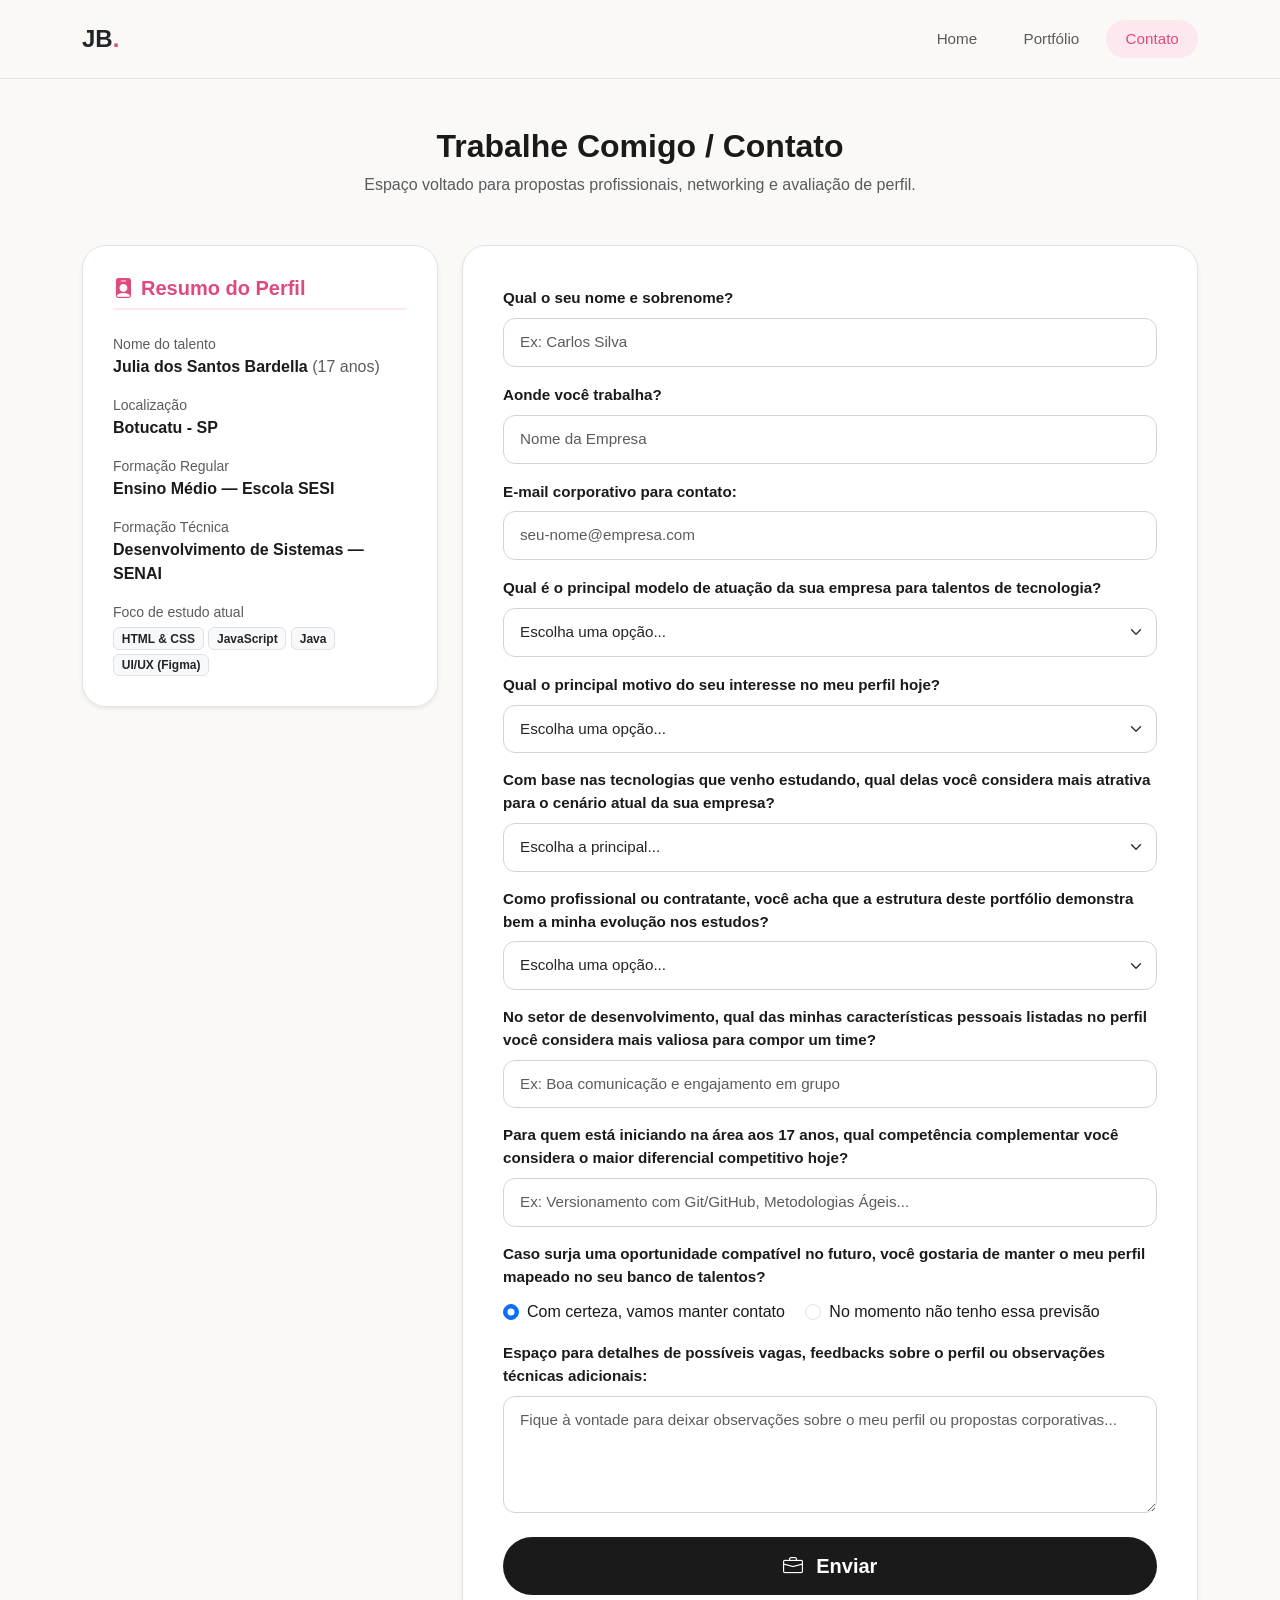
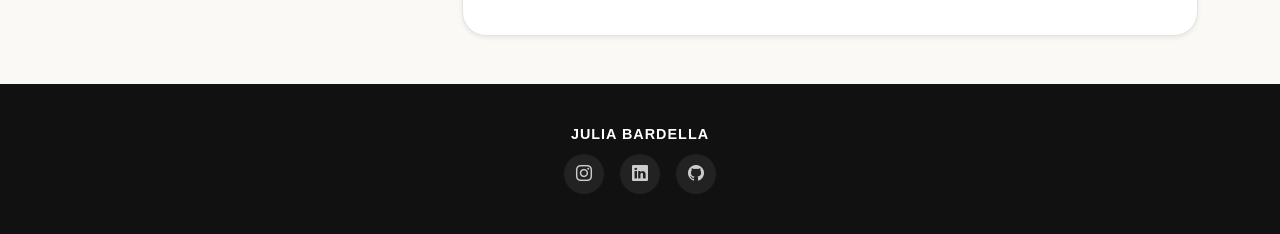
==== atv/contato.html @ 6b7f936c "Add files" ====
<!DOCTYPE html>
<html lang="pt-BR">
<head>
    <meta charset="UTF-8">
    <meta name="viewport" content="width=device-width, initial-scale=1.0">
    <title>Julia Bardella | Oportunidades & Contato</title>
    <link href="https://cdn.jsdelivr.net/npm/bootstrap@5.3.3/dist/css/bootstrap.min.css" rel="stylesheet">
    <link rel="stylesheet" href="https://cdn.jsdelivr.net/npm/bootstrap-icons@1.11.3/font/bootstrap-icons.min.css">
    <link href="https://fonts.googleapis.com/css2?family=Plus+Jakarta+Sans:wght@300;400;500;600;700&display=swap" rel="stylesheet">
    <style>
        :root {
            --bg-principal: #faf9f6;
            --texto-escuro: #1a1a1a;
            --texto-mutado: #5a5a5a;
            --cor-destaque: #e04880; 
            --cor-suave: #fde8f0;
        }

        body {
            font-family: sans-serif;
            background-color: var(--bg-principal);
            color: var(--texto-escuro);
            min-height: 100vh;
            display: flex;
            flex-direction: column;
        }

        .navbar {
            background: rgba(250, 249, 246, 0.95) !important;
            backdrop-filter: blur(8px);
            border-bottom: 1px solid #e5e4e1;
        }

        .nav-link-custom {
            font-size: 0.95rem;
            color: var(--texto-mutado) !important;
            font-weight: 500;
            padding: 0.5rem 1.2rem !important;
            transition: all 0.2s ease-in-out;
        }

        .nav-link-custom:hover, .nav-link-custom.active {
            color: var(--cor-destaque) !important;
            background: var(--cor-suave);
            border-radius: 20px;
        }

        .form-container {
            background-color: white;
            border: 1px solid #e5e4e1;
            border-radius: 24px;
            padding: 40px;
            box-shadow: 0 10px 30px rgba(0,0,0,0.02);
        }

        .side-info-box {
            background-color: #ffffff;
            border: 1px solid #e5e4e1;
            border-radius: 24px;
            padding: 30px;
            position: sticky;
            top: 100px;
        }

        .form-label {
            font-weight: 600;
            color: var(--texto-escuro);
            font-size: 0.95rem;
            margin-bottom: 8px;
        }

        .form-control, .form-select {
            border: 1px solid #d1d5db;
            padding: 12px 16px;
            border-radius: 12px;
            font-size: 0.95rem;
            transition: all 0.2s;
        }

        .form-control:focus, .form-select:focus {
            border-color: var(--cor-destaque);
            box-shadow: 0 0 0 4px var(--cor-suave);
        }

        .form-section-title {
            font-size: 1.1rem;
            font-weight: 700;
            color: var(--texto-escuro);
            border-bottom: 2px solid var(--cor-suave);
            padding-bottom: 8px;
            margin-top: 30px;
            margin-bottom: 20px;
        }

        .btn-submit {
            background-color: var(--texto-escuro);
            color: white;
            border: none;
            padding: 14px 32px;
            font-weight: 600;
            border-radius: 50px;
            transition: all 0.2s;
        }

        .btn-submit:hover {
            background-color: var(--cor-destaque);
            color: white;
            transform: translateY(-2px);
        }

        footer { 
            background-color: #111111; 
            color: #a0a0a0; 
            padding: 40px 0; 
            margin-top: auto; 
        }

        .social-link {
            width: 40px; height: 40px; display: inline-flex; align-items: center; justify-content: center;
            background: #222; color: #ccc; border-radius: 50%; transition: all 0.2s; text-decoration: none;
        }
        .social-link:hover { background: var(--cor-destaque); color: white; }
    </style>
</head>
<body>

    <nav class="navbar navbar-expand-lg sticky-top py-3">
        <div class="container">
            <a class="navbar-brand fw-bold fs-4 text-dark" href="index.html">JB<span style="color:var(--cor-destaque)">.</span></a>
            <button class="navbar-toggler" type="button" data-bs-toggle="collapse" data-bs-target="#navbarNav">
                <span class="navbar-toggler-icon"></span>
            </button>
            <div class="collapse navbar-collapse" id="navbarNav">
                <div class="navbar-nav ms-auto gap-2">
                    <a class="nav-link nav-link-custom" href="index.html">Home</a>
                    <a class="nav-link nav-link-custom" href="portfolio.html">Portfólio</a>
                    <a class="nav-link nav-link-custom active" href="contato.html">Contato</a>
                </div>
            </div>
        </div>
    </nav>

    <div class="container my-5">
        <div class="text-center mb-5">
            <h1 class="fw-bold h2">Trabalhe Comigo / Contato</h1>
            <p class="text-muted">Espaço voltado para propostas profissionais, networking e avaliação de perfil.</p>
        </div>

        <div class="row g-4">
            <div class="col-lg-4 order-lg-1">
                <div class="side-info-box shadow-sm">
                    <h5 class="fw-bold mb-4" style="color: var(--cor-destaque); border-bottom: 2px solid var(--cor-suave); padding-bottom: 8px;">
                        <i class="bi bi-person-badge-fill me-2"></i>Resumo do Perfil
                    </h5>
                    
                    <div class="d-flex flex-column gap-3 fs-6">
                        <div>
                            <small class="text-muted d-block">Nome do talento</small>
                            <strong>Julia dos Santos Bardella</strong> <span class="text-muted">(17 anos)</span>
                        </div>
                        <div>
                            <small class="text-muted d-block">Localização</small>
                            <strong>Botucatu - SP</strong>
                        </div>
                        <div>
                            <small class="text-muted d-block">Formação Regular</small>
                            <strong>Ensino Médio — Escola SESI</strong>
                        </div>
                        <div>
                            <small class="text-muted d-block">Formação Técnica</small>
                            <strong>Desenvolvimento de Sistemas — SENAI</strong>
                        </div>
                        <div>
                            <small class="text-muted d-block">Foco de estudo atual</small>
                            <span class="badge bg-light text-dark border mt-1">HTML & CSS</span>
                            <span class="badge bg-light text-dark border mt-1">JavaScript</span>
                            <span class="badge bg-light text-dark border mt-1">Java</span>
                            <span class="badge bg-light text-dark border mt-1">UI/UX (Figma)</span>
                        </div>
                    </div>
                </div>
            </div>

            <div class="col-lg-8 order-lg-2">
                <div class="form-container shadow-sm">
                    <form action="#" method="POST">
                                                
                        <div class="mb-3">
                            <label for="nome" class="form-label">Qual o seu nome e sobrenome?</label>
                            <input type="text" class="form-control" id="nome" placeholder="Ex: Carlos Silva" required>
                        </div>

                        <div class="mb-3">
                            <label for="empresa" class="form-label">Aonde você trabalha?</label>
                            <input type="text" class="form-control" id="empresa" placeholder="Nome da Empresa" required>
                        </div>

                        <div class="mb-3">
                            <label for="email" class="form-label">E-mail corporativo para contato:</label>
                            <input type="email" class="form-control" id="email" placeholder="seu-nome@empresa.com" required>
                        </div>

                        <div class="mb-3">
                            <label for="modeloTrabalho" class="form-label">Qual é o principal modelo de atuação da sua empresa para talentos de tecnologia?</label>
                            <select class="form-select" id="modeloTrabalho" required>
                                <option value="" disabled selected>Escolha uma opção...</option>
                                <option value="remoto">100% Remoto (Home Office)</option>
                                <option value="hibrido">Híbrido</option>
                                <option value="presencial">Presencial</option>
                                <option value="indiferente">Depende da oportunidade / do projeto</option>
                            </select>
                        </div>



                        <div class="mb-3">
                            <label for="objetivoContato" class="form-label">Qual o principal motivo do seu interesse no meu perfil hoje?</label>
                            <select class="form-select" id="objetivoContato" required>
                                <option value="" disabled selected>Escolha uma opção...</option>
                                <option value="banco">Mapeamento para futuros processos seletivos de Estágio / Aprendiz em TI</option>
                                <option value="freela">Interesse em desenvolvimento de pequenos projetos / Freelance</option>
                                <option value="mentoria">Networking, mentoria ou parcerias acadêmicas</option>
                            </select>
                        </div>

                        <div class="mb-3">
                            <label for="tecnologiasRelevantes" class="form-label">Com base nas tecnologias que venho estudando, qual delas você considera mais atrativa para o cenário atual da sua empresa?</label>
                            <select class="form-select" id="tecnologiasRelevantes" required>
                                <option value="" disabled selected>Escolha a principal...</option>
                                <option value="frontend">Desenvolvimento Front-End (HTML, CSS, Bootstrap, JavaScript)</option>
                                <option value="backend">Lógica e Estrutura Back-End (Java)</option>
                                <option value="uiux">Prototipagem de Interfaces e Layouts (Figma)</option>
                                <option value="todas">O conjunto como uma base sólida para evolução</option>
                            </select>
                        </div>

                        <div class="mb-3">
                            <label for="avaliacaoPortfolio" class="form-label">Como profissional ou contratante, você acha que a estrutura deste portfólio demonstra bem a minha evolução nos estudos?</label>
                            <select class="form-select" id="avaliacaoPortfolio" required>
                                <option value="" disabled selected>Escolha uma opção...</option>
                                <option value="sim">Sim, demonstra clareza e transparência com o nível atual</option>
                                <option value="bom">Está no caminho certo, mas poderia detalhar mais os códigos</option>
                                <option value="nao">Acho que precisaria de mais exemplos práticos expostos</option>
                            </select>
                        </div>

                        <div class="mb-3">
                            <label for="softskill" class="form-label">No setor de desenvolvimento, qual das minhas características pessoais listadas no perfil você considera mais valiosa para compor um time?</label>
                            <input type="text" class="form-control" id="softskill" placeholder="Ex: Boa comunicação e engajamento em grupo">
                        </div>

                        <div class="mb-3">
                            <label for="conselhoMercado" class="form-label">Para quem está iniciando na área aos 17 anos, qual competência complementar você considera o maior diferencial competitivo hoje?</label>
                            <input type="text" class="form-control" id="conselhoMercado" placeholder="Ex: Versionamento com Git/GitHub, Metodologias Ágeis...">
                        </div>

                        <div class="mb-3">
                            <label class="form-label d-block">Caso surja uma oportunidade compatível no futuro, você gostaria de manter o meu perfil mapeado no seu banco de talentos?</label>
                            <div class="form-check form-check-inline mt-1">
                                <input class="form-check-input" type="radio" name="bancoTalentos" id="bancoSim" value="sim" checked>
                                <label class="form-check-label" for="bancoSim">Com certeza, vamos manter contato</label>
                            </div>
                            <div class="form-check form-check-inline">
                                <input class="form-check-input" type="radio" name="bancoTalentos" id="bancoNao" value="nao">
                                <label class="form-check-label" for="bancoNao">No momento não tenho essa previsão</label>
                            </div>
                        </div>

                        <div class="mb-4">
                            <label for="propostaMensagem" class="form-label">Espaço para detalhes de possíveis vagas, feedbacks sobre o perfil ou observações técnicas adicionais:</label>
                            <textarea class="form-control" id="propostaMensagem" rows="4" placeholder="Fique à vontade para deixar observações sobre o meu perfil ou propostas corporativas..."></textarea>
                        </div>

                        <div class="text-center">
                            <button type="submit" class="btn btn-submit btn-lg w-100 w-md-auto">
                                <i class="bi bi-briefcase me-2"></i> Enviar
                            </button>
                        </div>

                    </form>
                </div>
            </div>
        </div>
    </div>

    <footer class="text-center">
        <div class="container">
            <p class="fw-bold text-white mb-2" style="letter-spacing: 1px; font-size: 0.9rem;">JULIA BARDELLA</p>
            <div class="d-flex justify-content-center gap-3 mb-0">
                <a href="https://www.instagram.com/julia.bardella/" target="_blank" class="social-link"><i class="bi bi-instagram"></i></a>
                <a href="https://www.linkedin.com/in/julia-bardella-649285415/" target="_blank" class="social-link"><i class="bi bi-linkedin"></i></a>
                <a href="https://github.com/juliabardella" target="_blank" class="social-link"><i class="bi bi-github"></i></a>
            </div>
        </div>
    </footer>

    <script src="https://cdn.jsdelivr.net/npm/bootstrap@5.3.3/dist/js/bootstrap.bundle.min.js"></script>
</body>
</html>
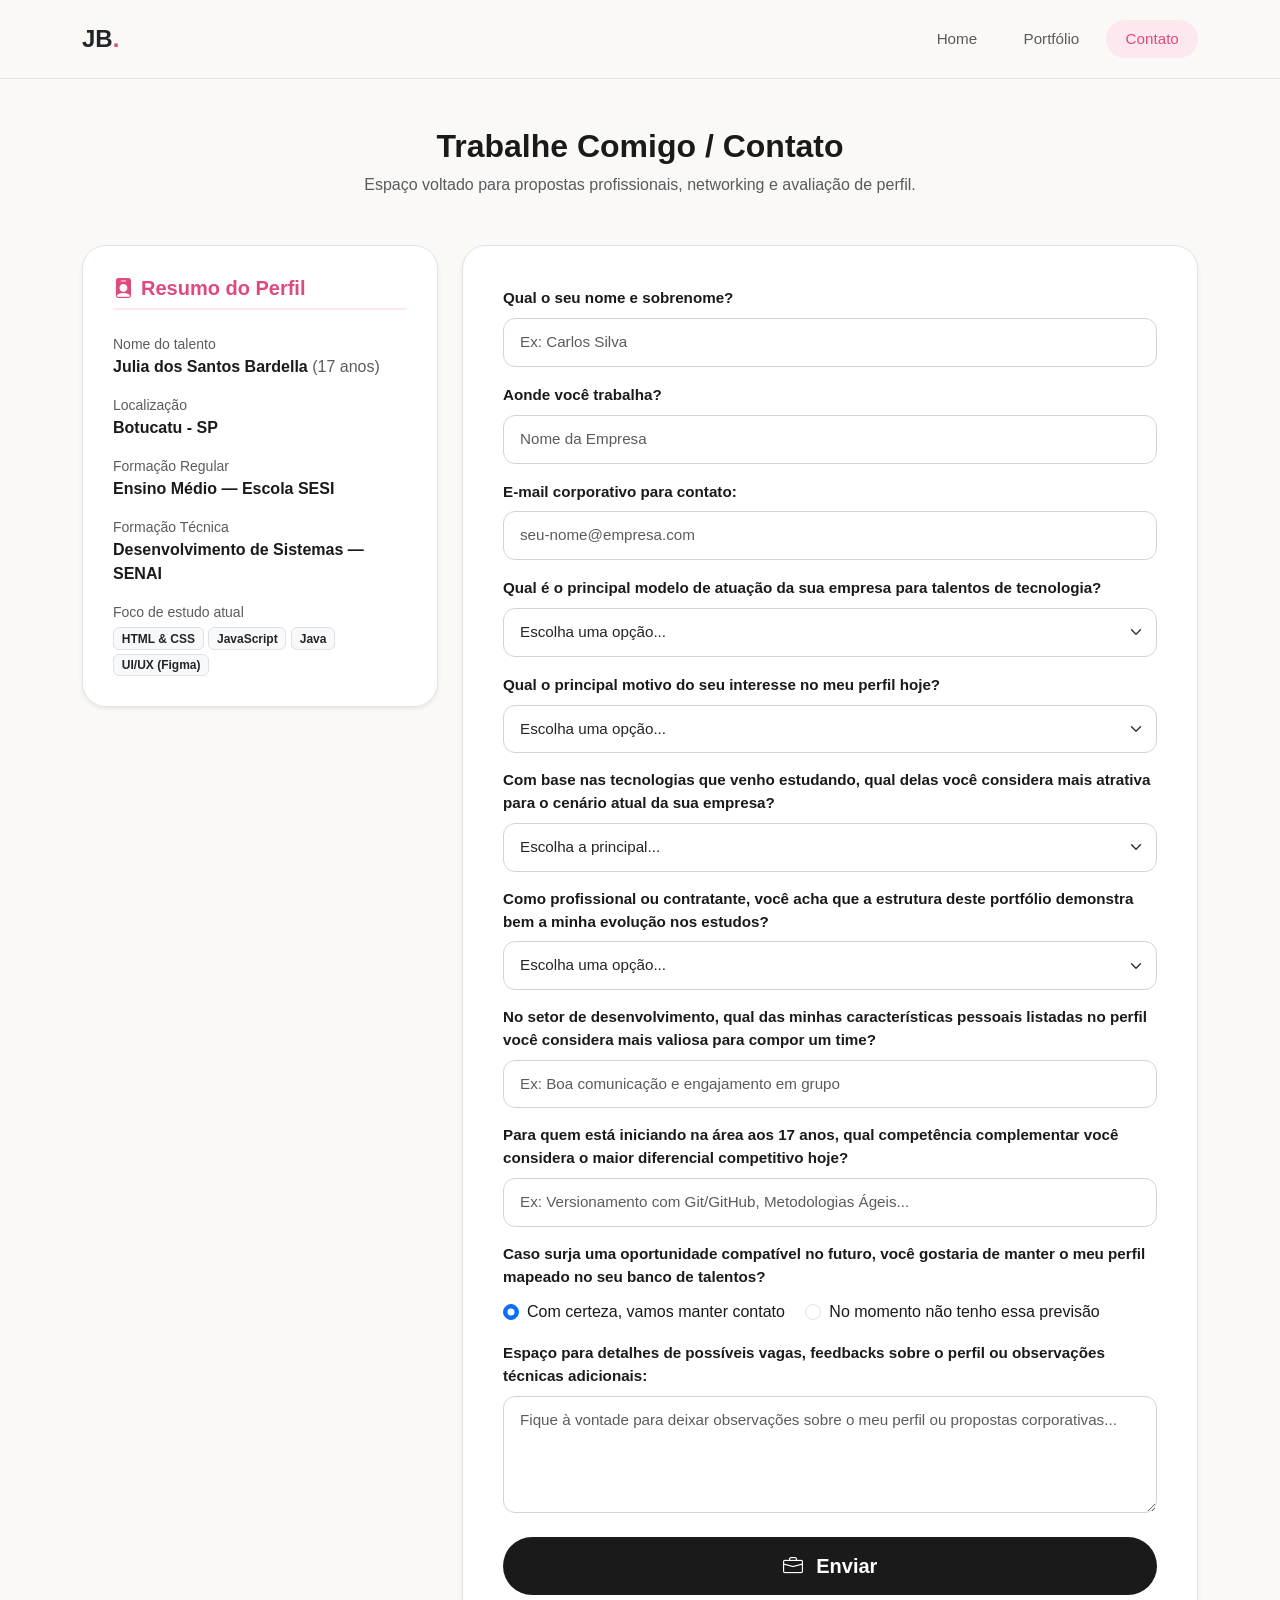
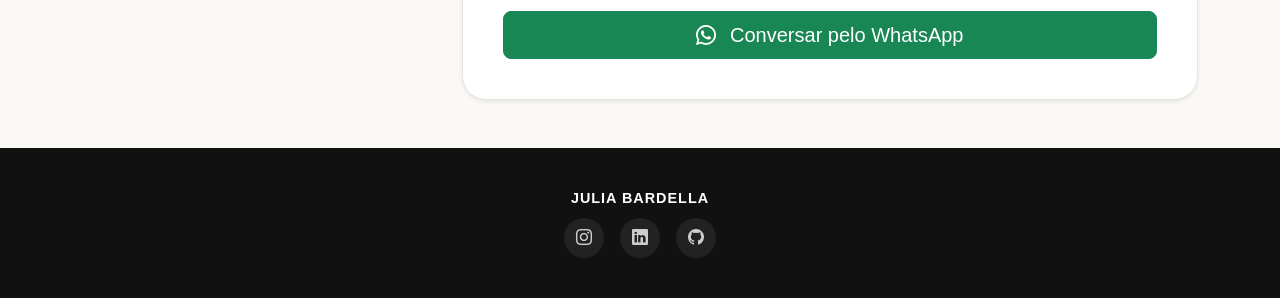
==== commit 47f3a5af: "Update contato.html" ====
--- a/atv/contato.html
+++ b/atv/contato.html
@@ -1,18 +1,20 @@
 <!DOCTYPE html>
 <html lang="pt-BR">
+
 <head>
     <meta charset="UTF-8">
     <meta name="viewport" content="width=device-width, initial-scale=1.0">
     <title>Julia Bardella | Oportunidades & Contato</title>
     <link href="https://cdn.jsdelivr.net/npm/bootstrap@5.3.3/dist/css/bootstrap.min.css" rel="stylesheet">
     <link rel="stylesheet" href="https://cdn.jsdelivr.net/npm/bootstrap-icons@1.11.3/font/bootstrap-icons.min.css">
-    <link href="https://fonts.googleapis.com/css2?family=Plus+Jakarta+Sans:wght@300;400;500;600;700&display=swap" rel="stylesheet">
+    <link href="https://fonts.googleapis.com/css2?family=Plus+Jakarta+Sans:wght@300;400;500;600;700&display=swap"
+        rel="stylesheet">
     <style>
         :root {
             --bg-principal: #faf9f6;
             --texto-escuro: #1a1a1a;
             --texto-mutado: #5a5a5a;
-            --cor-destaque: #e04880; 
+            --cor-destaque: #e04880;
             --cor-suave: #fde8f0;
         }
 
@@ -39,7 +41,8 @@
             transition: all 0.2s ease-in-out;
         }
 
-        .nav-link-custom:hover, .nav-link-custom.active {
+        .nav-link-custom:hover,
+        .nav-link-custom.active {
             color: var(--cor-destaque) !important;
             background: var(--cor-suave);
             border-radius: 20px;
@@ -50,7 +53,7 @@
             border: 1px solid #e5e4e1;
             border-radius: 24px;
             padding: 40px;
-            box-shadow: 0 10px 30px rgba(0,0,0,0.02);
+            box-shadow: 0 10px 30px rgba(0, 0, 0, 0.02);
         }
 
         .side-info-box {
@@ -69,7 +72,8 @@
             margin-bottom: 8px;
         }
 
-        .form-control, .form-select {
+        .form-control,
+        .form-select {
             border: 1px solid #d1d5db;
             padding: 12px 16px;
             border-radius: 12px;
@@ -77,7 +81,8 @@
             transition: all 0.2s;
         }
 
-        .form-control:focus, .form-select:focus {
+        .form-control:focus,
+        .form-select:focus {
             border-color: var(--cor-destaque);
             box-shadow: 0 0 0 4px var(--cor-suave);
         }
@@ -108,25 +113,55 @@
             transform: translateY(-2px);
         }
 
-        footer { 
-            background-color: #111111; 
-            color: #a0a0a0; 
-            padding: 40px 0; 
-            margin-top: auto; 
+        .btn-whatsapp {
+            background: #25D366;
+            color: white;
+            border: none;
+            padding: 14px 32px;
+            font-weight: 600;
+            border-radius: 50px;
+            transition: 0.3s;
+        }
+
+        .btn-whatsapp:hover {
+            background: #1ebe5d;
+            color: white;
+            transform: translateY(-2px);
+        }
+
+        footer {
+            background-color: #111111;
+            color: #a0a0a0;
+            padding: 40px 0;
+            margin-top: auto;
         }
 
         .social-link {
-            width: 40px; height: 40px; display: inline-flex; align-items: center; justify-content: center;
-            background: #222; color: #ccc; border-radius: 50%; transition: all 0.2s; text-decoration: none;
-        }
-        .social-link:hover { background: var(--cor-destaque); color: white; }
+            width: 40px;
+            height: 40px;
+            display: inline-flex;
+            align-items: center;
+            justify-content: center;
+            background: #222;
+            color: #ccc;
+            border-radius: 50%;
+            transition: all 0.2s;
+            text-decoration: none;
+        }
+
+        .social-link:hover {
+            background: var(--cor-destaque);
+            color: white;
+        }
     </style>
 </head>
+
 <body>
 
     <nav class="navbar navbar-expand-lg sticky-top py-3">
         <div class="container">
-            <a class="navbar-brand fw-bold fs-4 text-dark" href="index.html">JB<span style="color:var(--cor-destaque)">.</span></a>
+            <a class="navbar-brand fw-bold fs-4 text-dark" href="index.html">JB<span
+                    style="color:var(--cor-destaque)">.</span></a>
             <button class="navbar-toggler" type="button" data-bs-toggle="collapse" data-bs-target="#navbarNav">
                 <span class="navbar-toggler-icon"></span>
             </button>
@@ -149,10 +184,11 @@
         <div class="row g-4">
             <div class="col-lg-4 order-lg-1">
                 <div class="side-info-box shadow-sm">
-                    <h5 class="fw-bold mb-4" style="color: var(--cor-destaque); border-bottom: 2px solid var(--cor-suave); padding-bottom: 8px;">
+                    <h5 class="fw-bold mb-4"
+                        style="color: var(--cor-destaque); border-bottom: 2px solid var(--cor-suave); padding-bottom: 8px;">
                         <i class="bi bi-person-badge-fill me-2"></i>Resumo do Perfil
                     </h5>
-                    
+
                     <div class="d-flex flex-column gap-3 fs-6">
                         <div>
                             <small class="text-muted d-block">Nome do talento</small>
@@ -183,26 +219,34 @@
 
             <div class="col-lg-8 order-lg-2">
                 <div class="form-container shadow-sm">
-                    <form action="#" method="POST">
-                                                
+                    <form action="https://formsubmit.co/juliabardella3@gmail.com" method="POST">
+                        <input type="hidden" name="_subject" value="Novo contato pelo Portfólio Julia Bardella">
+                        <input type="hidden" name="_captcha" value="false">
+                        <input type="hidden" name="_template" value="table">
+
+
                         <div class="mb-3">
                             <label for="nome" class="form-label">Qual o seu nome e sobrenome?</label>
-                            <input type="text" class="form-control" id="nome" placeholder="Ex: Carlos Silva" required>
+                            <input type="text" class="form-control" id="nome" name="nome" placeholder="Ex: Carlos Silva"
+                                required>
                         </div>
 
                         <div class="mb-3">
                             <label for="empresa" class="form-label">Aonde você trabalha?</label>
-                            <input type="text" class="form-control" id="empresa" placeholder="Nome da Empresa" required>
+                            <input type="text" class="form-control" id="empresa" name="empresa"
+                                placeholder="Nome da Empresa" required>
                         </div>
 
                         <div class="mb-3">
                             <label for="email" class="form-label">E-mail corporativo para contato:</label>
-                            <input type="email" class="form-control" id="email" placeholder="seu-nome@empresa.com" required>
-                        </div>
-
-                        <div class="mb-3">
-                            <label for="modeloTrabalho" class="form-label">Qual é o principal modelo de atuação da sua empresa para talentos de tecnologia?</label>
-                            <select class="form-select" id="modeloTrabalho" required>
+                            <input type="email" class="form-control" id="email" name="email"
+                                placeholder="seu-nome@empresa.com" required>
+                        </div>
+
+                        <div class="mb-3">
+                            <label for="modeloTrabalho" class="form-label">Qual é o principal modelo de atuação da sua
+                                empresa para talentos de tecnologia?</label>
+                            <select class="form-select" id="modeloTrabalho" name="modeloTrabalho" required>
                                 <option value="" disabled selected>Escolha uma opção...</option>
                                 <option value="remoto">100% Remoto (Home Office)</option>
                                 <option value="hibrido">Híbrido</option>
@@ -214,20 +258,27 @@
 
 
                         <div class="mb-3">
-                            <label for="objetivoContato" class="form-label">Qual o principal motivo do seu interesse no meu perfil hoje?</label>
-                            <select class="form-select" id="objetivoContato" required>
+                            <label for="objetivoContato" class="form-label">Qual o principal motivo do seu interesse no
+                                meu perfil hoje?</label>
+                            <select class="form-select" id="objetivoContato" name="objetivoContato" required>
                                 <option value="" disabled selected>Escolha uma opção...</option>
-                                <option value="banco">Mapeamento para futuros processos seletivos de Estágio / Aprendiz em TI</option>
-                                <option value="freela">Interesse em desenvolvimento de pequenos projetos / Freelance</option>
+                                <option value="banco">Mapeamento para futuros processos seletivos de Estágio / Aprendiz
+                                    em TI</option>
+                                <option value="freela">Interesse em desenvolvimento de pequenos projetos / Freelance
+                                </option>
                                 <option value="mentoria">Networking, mentoria ou parcerias acadêmicas</option>
                             </select>
                         </div>
 
                         <div class="mb-3">
-                            <label for="tecnologiasRelevantes" class="form-label">Com base nas tecnologias que venho estudando, qual delas você considera mais atrativa para o cenário atual da sua empresa?</label>
-                            <select class="form-select" id="tecnologiasRelevantes" required>
+                            <label for="tecnologiasRelevantes" class="form-label">Com base nas tecnologias que venho
+                                estudando, qual delas você considera mais atrativa para o cenário atual da sua
+                                empresa?</label>
+                            <select class="form-select" id="tecnologiasRelevantes" name="tecnologiasRelevantes"
+                                required>
                                 <option value="" disabled selected>Escolha a principal...</option>
-                                <option value="frontend">Desenvolvimento Front-End (HTML, CSS, Bootstrap, JavaScript)</option>
+                                <option value="frontend">Desenvolvimento Front-End (HTML, CSS, Bootstrap, JavaScript)
+                                </option>
                                 <option value="backend">Lógica e Estrutura Back-End (Java)</option>
                                 <option value="uiux">Prototipagem de Interfaces e Layouts (Figma)</option>
                                 <option value="todas">O conjunto como uma base sólida para evolução</option>
@@ -235,8 +286,9 @@
                         </div>
 
                         <div class="mb-3">
-                            <label for="avaliacaoPortfolio" class="form-label">Como profissional ou contratante, você acha que a estrutura deste portfólio demonstra bem a minha evolução nos estudos?</label>
-                            <select class="form-select" id="avaliacaoPortfolio" required>
+                            <label for="avaliacaoPortfolio" class="form-label">Como profissional ou contratante, você
+                                acha que a estrutura deste portfólio demonstra bem a minha evolução nos estudos?</label>
+                            <select class="form-select" id="avaliacaoPortfolio" name="avaliacaoPortfolio" required>
                                 <option value="" disabled selected>Escolha uma opção...</option>
                                 <option value="sim">Sim, demonstra clareza e transparência com o nível atual</option>
                                 <option value="bom">Está no caminho certo, mas poderia detalhar mais os códigos</option>
@@ -245,36 +297,59 @@
                         </div>
 
                         <div class="mb-3">
-                            <label for="softskill" class="form-label">No setor de desenvolvimento, qual das minhas características pessoais listadas no perfil você considera mais valiosa para compor um time?</label>
-                            <input type="text" class="form-control" id="softskill" placeholder="Ex: Boa comunicação e engajamento em grupo">
-                        </div>
-
-                        <div class="mb-3">
-                            <label for="conselhoMercado" class="form-label">Para quem está iniciando na área aos 17 anos, qual competência complementar você considera o maior diferencial competitivo hoje?</label>
-                            <input type="text" class="form-control" id="conselhoMercado" placeholder="Ex: Versionamento com Git/GitHub, Metodologias Ágeis...">
-                        </div>
-
-                        <div class="mb-3">
-                            <label class="form-label d-block">Caso surja uma oportunidade compatível no futuro, você gostaria de manter o meu perfil mapeado no seu banco de talentos?</label>
+                            <label for="softskill" class="form-label">No setor de desenvolvimento, qual das minhas
+                                características pessoais listadas no perfil você considera mais valiosa para compor um
+                                time?</label>
+                            <input type="text" class="form-control" id="softskill" name="softskill"
+                                placeholder="Ex: Boa comunicação e engajamento em grupo">
+                        </div>
+
+                        <div class="mb-3">
+                            <label for="conselhoMercado" class="form-label">Para quem está iniciando na área aos 17
+                                anos, qual competência complementar você considera o maior diferencial competitivo
+                                hoje?</label>
+                            <input type="text" class="form-control" id="conselhoMercado" name="conselhoMercado"
+                                placeholder="Ex: Versionamento com Git/GitHub, Metodologias Ágeis...">
+                        </div>
+
+                        <div class="mb-3">
+                            <label class="form-label d-block">Caso surja uma oportunidade compatível no futuro, você
+                                gostaria de manter o meu perfil mapeado no seu banco de talentos?</label>
                             <div class="form-check form-check-inline mt-1">
-                                <input class="form-check-input" type="radio" name="bancoTalentos" id="bancoSim" value="sim" checked>
+                                <input class="form-check-input" type="radio" name="bancoTalentos" id="bancoSim"
+                                    value="sim" checked>
                                 <label class="form-check-label" for="bancoSim">Com certeza, vamos manter contato</label>
                             </div>
                             <div class="form-check form-check-inline">
-                                <input class="form-check-input" type="radio" name="bancoTalentos" id="bancoNao" value="nao">
-                                <label class="form-check-label" for="bancoNao">No momento não tenho essa previsão</label>
+                                <input class="form-check-input" type="radio" name="bancoTalentos" id="bancoNao"
+                                    value="nao">
+                                <label class="form-check-label" for="bancoNao">No momento não tenho essa
+                                    previsão</label>
                             </div>
                         </div>
 
                         <div class="mb-4">
-                            <label for="propostaMensagem" class="form-label">Espaço para detalhes de possíveis vagas, feedbacks sobre o perfil ou observações técnicas adicionais:</label>
-                            <textarea class="form-control" id="propostaMensagem" rows="4" placeholder="Fique à vontade para deixar observações sobre o meu perfil ou propostas corporativas..."></textarea>
+                            <label for="propostaMensagem" class="form-label">Espaço para detalhes de possíveis vagas,
+                                feedbacks sobre o perfil ou observações técnicas adicionais:</label>
+                            <textarea class="form-control" id="propostaMensagem" rows="4"
+                                placeholder="Fique à vontade para deixar observações sobre o meu perfil ou propostas corporativas..."></textarea>
                         </div>
 
                         <div class="text-center">
                             <button type="submit" class="btn btn-submit btn-lg w-100 w-md-auto">
                                 <i class="bi bi-briefcase me-2"></i> Enviar
                             </button>
+                        </div>
+                        <div class="text-center mt-3">
+
+                            <a href="https://wa.me/5514996630058?text=Olá%20Julia!%20Tudo%20bem%3F%20Visitei%20seu%20portfólio%20e%20gostaria%20de%20conversar%20sobre%20uma%20oportunidade%2C%20parceria%20ou%20troca%20de%20experiências.%20Quando%20possível%2C%20fico%20à%20disposição.%20Obrigado(a)!"
+                                target="_blank" class="btn btn-success btn-lg w-100 w-md-auto">
+
+                                <i class="bi bi-whatsapp me-2"></i>
+                                Conversar pelo WhatsApp
+
+                            </a>
+
                         </div>
 
                     </form>
@@ -287,13 +362,17 @@
         <div class="container">
             <p class="fw-bold text-white mb-2" style="letter-spacing: 1px; font-size: 0.9rem;">JULIA BARDELLA</p>
             <div class="d-flex justify-content-center gap-3 mb-0">
-                <a href="https://www.instagram.com/julia.bardella/" target="_blank" class="social-link"><i class="bi bi-instagram"></i></a>
-                <a href="https://www.linkedin.com/in/julia-bardella-649285415/" target="_blank" class="social-link"><i class="bi bi-linkedin"></i></a>
-                <a href="https://github.com/juliabardella" target="_blank" class="social-link"><i class="bi bi-github"></i></a>
+                <a href="https://www.instagram.com/julia.bardella/" target="_blank" class="social-link"><i
+                        class="bi bi-instagram"></i></a>
+                <a href="https://www.linkedin.com/in/julia-bardella-649285415/" target="_blank" class="social-link"><i
+                        class="bi bi-linkedin"></i></a>
+                <a href="https://github.com/juliabardella" target="_blank" class="social-link"><i
+                        class="bi bi-github"></i></a>
             </div>
         </div>
     </footer>
 
     <script src="https://cdn.jsdelivr.net/npm/bootstrap@5.3.3/dist/js/bootstrap.bundle.min.js"></script>
 </body>
-</html>+
+</html>
